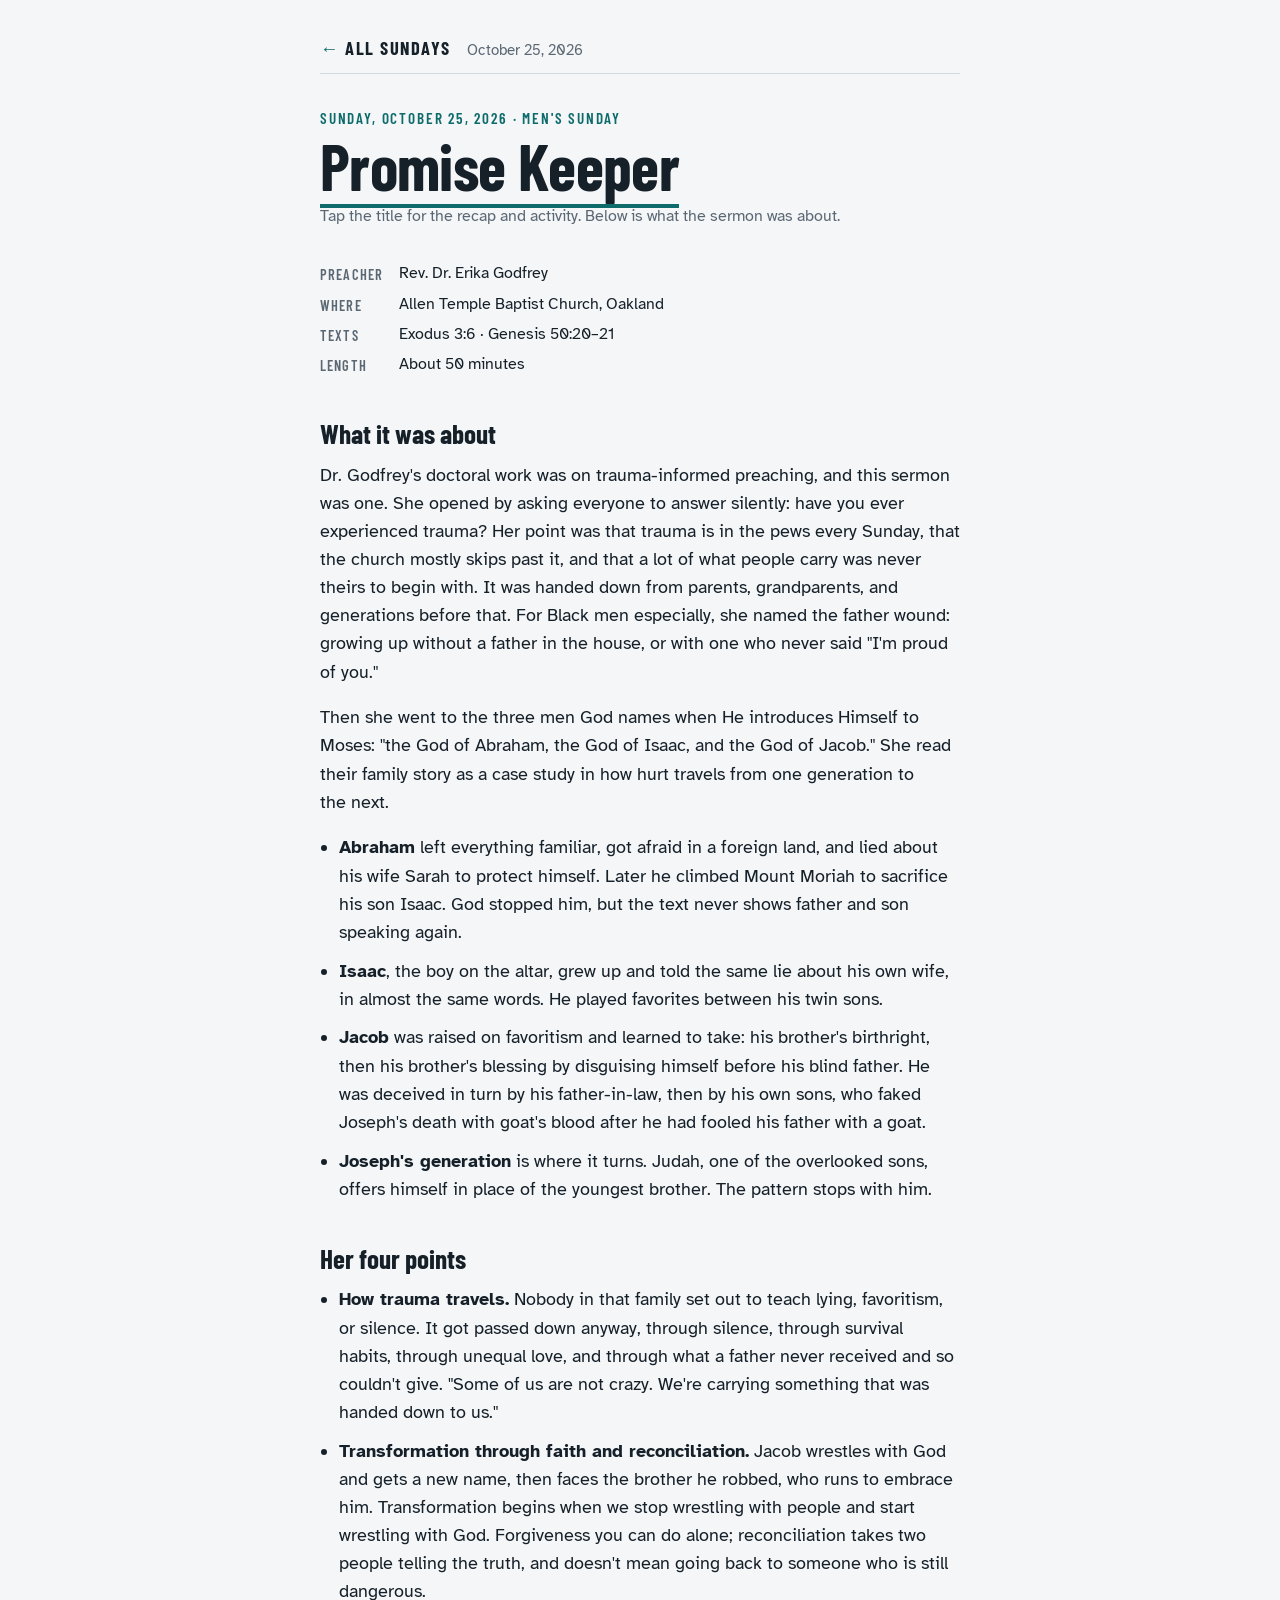
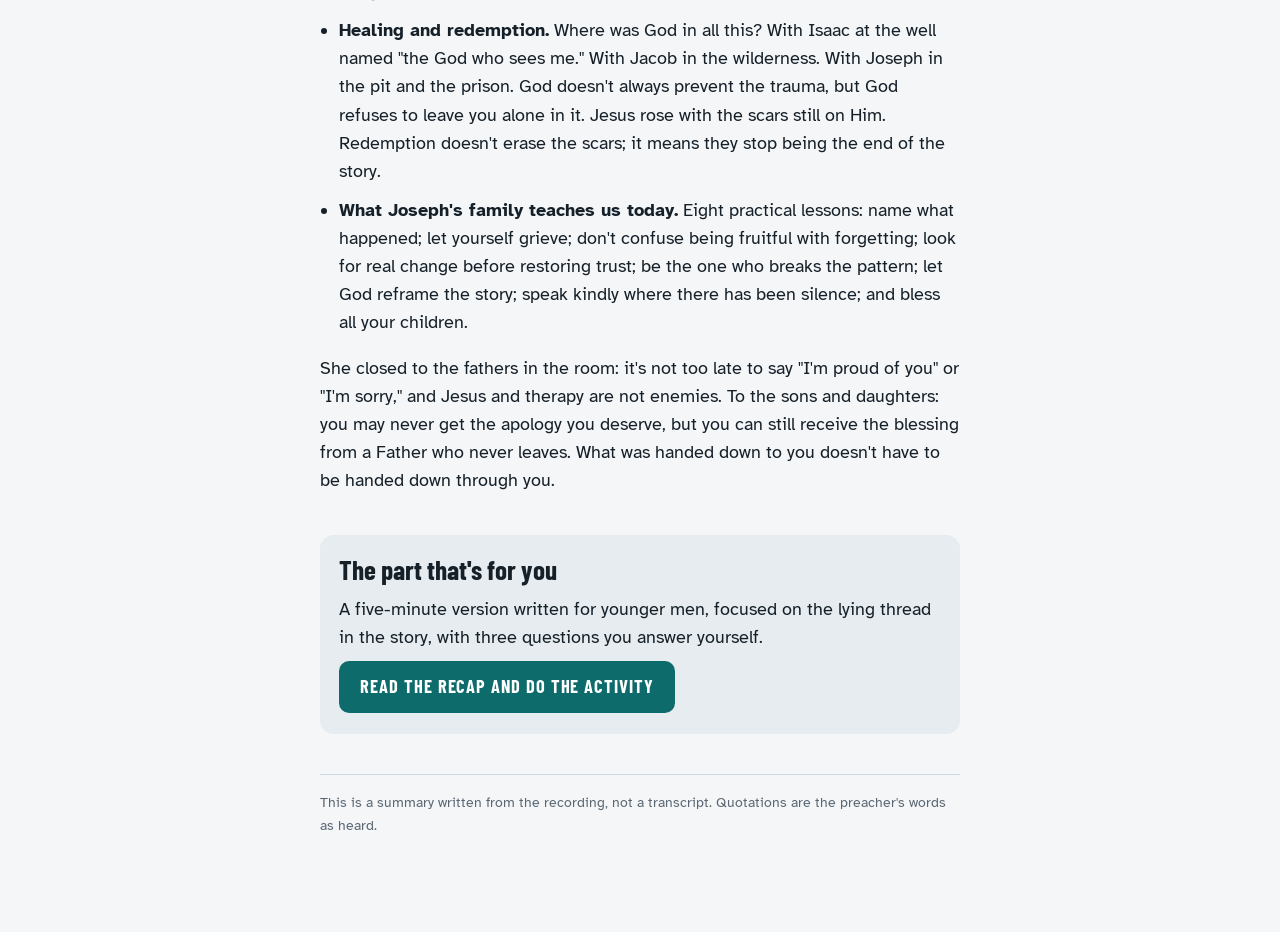
==== sermons/2026-10-25-promise-keeper/index.html @ a443deca "Sunday Recaps: sermon index, Promise Keeper summary, recap and activity Co-Authored-By: Claude Fable" ====
<!doctype html>
<html lang="en">
<head>
<meta charset="utf-8">
<meta name="viewport" content="width=device-width,initial-scale=1,viewport-fit=cover">
<title>Promise Keeper</title>
<meta name="description" content="Sermon summary: Promise Keeper, preached by Rev. Dr. Erika Godfrey on October 25, 2026. Tap the title for the recap and activity.">
<link rel="preconnect" href="https://fonts.googleapis.com">
<link rel="preconnect" href="https://fonts.gstatic.com" crossorigin>
<link rel="stylesheet" href="https://fonts.googleapis.com/css2?family=Barlow+Condensed:wght@600;700&family=Atkinson+Hyperlegible:ital,wght@0,400;0,700;1,400&display=swap">
<link rel="stylesheet" href="../../assets/site.css">
</head>
<body>
<main>
<nav class="nav"><a class="home" href="../../">All Sundays</a><span class="crumb">October 25, 2026</span></nav>

<header class="page">
  <div class="eyebrow">Sunday, October 25, 2026 · Men's Sunday</div>
  <h1><a href="recap.html" title="Open the recap and activity">Promise Keeper</a></h1>
  <p class="sub">Tap the title for the recap and activity. Below is what the sermon was about.</p>
</header>

<dl class="meta">
  <dt>Preacher</dt><dd>Rev. Dr. Erika Godfrey</dd>
  <dt>Where</dt><dd>Allen Temple Baptist Church, Oakland</dd>
  <dt>Texts</dt><dd>Exodus 3:6 · Genesis 50:20–21</dd>
  <dt>Length</dt><dd>About 50 minutes</dd>
</dl>

<h2>What it was about</h2>
<p>Dr. Godfrey's doctoral work was on trauma-informed preaching, and this sermon was one. She opened by asking everyone to answer silently: have you ever experienced trauma? Her point was that trauma is in the pews every Sunday, that the church mostly skips past it, and that a lot of what people carry was never theirs to begin with. It was handed down from parents, grandparents, and generations before that. For Black men especially, she named the father wound: growing up without a father in the house, or with one who never said "I'm proud of you."</p>
<p>Then she went to the three men God names when He introduces Himself to Moses: "the God of Abraham, the God of Isaac, and the God of Jacob." She read their family story as a case study in how hurt travels from one generation to the next.</p>
<ul class="points">
  <li><strong>Abraham</strong> left everything familiar, got afraid in a foreign land, and lied about his wife Sarah to protect himself. Later he climbed Mount Moriah to sacrifice his son Isaac. God stopped him, but the text never shows father and son speaking again.</li>
  <li><strong>Isaac</strong>, the boy on the altar, grew up and told the same lie about his own wife, in almost the same words. He played favorites between his twin sons.</li>
  <li><strong>Jacob</strong> was raised on favoritism and learned to take: his brother's birthright, then his brother's blessing by disguising himself before his blind father. He was deceived in turn by his father-in-law, then by his own sons, who faked Joseph's death with goat's blood after he had fooled his father with a goat.</li>
  <li><strong>Joseph's generation</strong> is where it turns. Judah, one of the overlooked sons, offers himself in place of the youngest brother. The pattern stops with him.</li>
</ul>

<h2>Her four points</h2>
<ul class="points">
  <li><strong>How trauma travels.</strong> Nobody in that family set out to teach lying, favoritism, or silence. It got passed down anyway, through silence, through survival habits, through unequal love, and through what a father never received and so couldn't give. "Some of us are not crazy. We're carrying something that was handed down to us."</li>
  <li><strong>Transformation through faith and reconciliation.</strong> Jacob wrestles with God and gets a new name, then faces the brother he robbed, who runs to embrace him. Transformation begins when we stop wrestling with people and start wrestling with God. Forgiveness you can do alone; reconciliation takes two people telling the truth, and doesn't mean going back to someone who is still dangerous.</li>
  <li><strong>Healing and redemption.</strong> Where was God in all this? With Isaac at the well named "the God who sees me." With Jacob in the wilderness. With Joseph in the pit and the prison. God doesn't always prevent the trauma, but God refuses to leave you alone in it. Jesus rose with the scars still on Him. Redemption doesn't erase the scars; it means they stop being the end of the story.</li>
  <li><strong>What Joseph's family teaches us today.</strong> Eight practical lessons: name what happened; let yourself grieve; don't confuse being fruitful with forgetting; look for real change before restoring trust; be the one who breaks the pattern; let God reframe the story; speak kindly where there has been silence; and bless all your children.</li>
</ul>

<p>She closed to the fathers in the room: it's not too late to say "I'm proud of you" or "I'm sorry," and Jesus and therapy are not enemies. To the sons and daughters: you may never get the apology you deserve, but you can still receive the blessing from a Father who never leaves. What was handed down to you doesn't have to be handed down through you.</p>

<section class="cta">
  <h2>The part that's for you</h2>
  <p>A five-minute version written for younger men, focused on the lying thread in the story, with three questions you answer yourself.</p>
  <a class="btn" href="recap.html">Read the recap and do the activity</a>
</section>

<p class="small">This is a summary written from the recording, not a transcript. Quotations are the preacher's words as heard.</p>
</main>
</body>
</html>
---- assets/site.css ----
/* Sunday Recaps — shared stylesheet.
   One reading column; condensed poster type for headings; a highly legible body face.
   Every color is a token so light and dark both work. */
:root{
  --bg:#f4f6f8; --fg:#162029; --muted:#5b6873; --accent:#0e6b6b; --accent-fg:#ffffff;
  --field:#e6ecef; --rule:#cfd8de; --input:#ffffff;
  --display:"Barlow Condensed","Arial Narrow",Impact,sans-serif;
  --body:"Atkinson Hyperlegible",Verdana,"Segoe UI",sans-serif;
  color-scheme:light;
}
@media (prefers-color-scheme:dark){:root:not([data-theme="light"]){
  --bg:#121a21; --fg:#e8edf1; --muted:#9fadb8; --accent:#4fc2b8; --accent-fg:#0b1418;
  --field:#1b2630; --rule:#30404c; --input:#0f161c; color-scheme:dark}}
:root[data-theme="dark"]{
  --bg:#121a21; --fg:#e8edf1; --muted:#9fadb8; --accent:#4fc2b8; --accent-fg:#0b1418;
  --field:#1b2630; --rule:#30404c; --input:#0f161c; color-scheme:dark}

*{box-sizing:border-box}
html{padding-top:env(safe-area-inset-top,0px);padding-bottom:env(safe-area-inset-bottom,0px)}
body{margin:0;background:var(--bg);color:var(--fg);font-family:var(--body);font-size:1.1rem;line-height:1.6;
  padding-block:0;padding-left:max(16px,env(safe-area-inset-left,0px));padding-right:max(16px,env(safe-area-inset-right,0px))}
img{max-width:100%}
[hidden]{display:none!important}
a{color:var(--accent)}
main{max-width:40rem;margin:0 auto;padding-block:1.5rem 5rem}

/* site nav */
.nav{display:flex;flex-wrap:wrap;align-items:baseline;gap:.4rem 1rem;padding-block:.6rem;margin-bottom:2rem;border-bottom:1px solid var(--rule)}
.nav a{font-family:var(--display);font-weight:700;font-size:1.15rem;letter-spacing:.08em;text-transform:uppercase;text-decoration:none;color:var(--fg)}
.nav a.home::before{content:"\2190\00a0";color:var(--accent)}
.nav .crumb{color:var(--muted);font-size:.95rem}

/* headings & text */
header.page{display:flex;flex-direction:column;gap:.4rem;margin-bottom:2rem}
.eyebrow{font-family:var(--display);font-weight:600;font-size:.95rem;letter-spacing:.12em;text-transform:uppercase;color:var(--accent)}
h1{font-family:var(--display);font-weight:700;font-size:clamp(2.6rem,9vw,4rem);line-height:.95;margin:0;letter-spacing:-.01em;text-wrap:balance}
h1 a{color:inherit;text-decoration:none;border-bottom:4px solid var(--accent)}
h1 a:hover,h1 a:focus-visible{color:var(--accent)}
.sub{color:var(--muted);margin:0;font-size:1rem}
h2{font-family:var(--display);font-weight:700;font-size:1.7rem;line-height:1.1;margin:2.6rem 0 .7rem;text-wrap:balance}
h2 .n{color:var(--accent);margin-right:.35em}
p{margin:0 0 1em;text-wrap:pretty}
ul.points{padding-left:1.2rem;margin:0 0 1em}
ul.points li{margin-bottom:.6em}
.big{font-family:var(--display);font-weight:700;font-size:1.6rem;line-height:1.15;color:var(--accent);margin:1.4rem 0 1.8rem;padding-left:1rem;border-left:5px solid var(--accent);text-wrap:balance}
.small{color:var(--muted);font-size:.9rem;border-top:1px solid var(--rule);padding-top:1rem;margin-top:2.5rem}

/* meta rows (sermon pages) */
dl.meta{display:grid;grid-template-columns:max-content 1fr;gap:.3rem 1rem;margin:0 0 1.5rem;font-size:1rem}
dl.meta dt{font-family:var(--display);font-weight:600;letter-spacing:.08em;text-transform:uppercase;color:var(--muted);font-size:.9rem;padding-top:.15em}
dl.meta dd{margin:0;min-width:0}

/* sermon index list */
ol.sermons{list-style:none;padding:0;margin:0;display:flex;flex-direction:column;gap:.9rem}
ol.sermons li{margin:0}
.card{display:block;text-decoration:none;color:inherit;background:var(--field);border-radius:14px;padding:1.1rem 1.2rem;border:2px solid transparent}
.card:hover,.card:focus-visible{border-color:var(--accent)}
.card .date{font-family:var(--display);font-weight:600;letter-spacing:.1em;text-transform:uppercase;color:var(--accent);font-size:.9rem}
.card .title{font-family:var(--display);font-weight:700;font-size:1.9rem;line-height:1;margin:.2rem 0 .35rem}
.card .by{color:var(--muted);font-size:.98rem;margin:0}
.card .tags{display:flex;flex-wrap:wrap;gap:.4rem;margin-top:.7rem}
.tag{font-family:var(--display);font-weight:600;font-size:.85rem;letter-spacing:.06em;text-transform:uppercase;padding:.2rem .6rem;border-radius:999px;border:1.5px solid var(--rule);color:var(--muted)}
.tag.on{border-color:var(--accent);color:var(--accent)}

/* call-to-action block */
.cta{background:var(--field);border-radius:14px;padding:1.3rem 1.2rem;margin-top:2.5rem;display:flex;flex-direction:column;gap:.6rem}
.cta h2{margin:0}
.cta p{margin:0}
.btn{display:inline-block;font-family:var(--display);font-weight:700;font-size:1.15rem;letter-spacing:.05em;text-transform:uppercase;padding:.6rem 1.2rem;border-radius:10px;border:2px solid var(--accent);background:var(--accent);color:var(--accent-fg);cursor:pointer;text-decoration:none;align-self:flex-start}
.btn.quiet{background:transparent;color:var(--fg);border-color:var(--rule)}

/* activity block */
.turn{background:var(--field);border-radius:14px;padding:1.4rem 1.2rem;margin-top:3rem;display:flex;flex-direction:column;gap:1.2rem}
.turn h2{margin:0}
.turn p{margin:0}
.who{display:flex;flex-direction:column;gap:.4rem}
.who label{font-weight:700}
.who input{width:100%;max-width:18rem;font:inherit;font-size:1.05rem;padding:.55rem .8rem;border:2px solid var(--rule);border-radius:10px;background:var(--input);color:var(--fg)}
.who small{color:var(--muted);font-size:.9rem}
.q{display:flex;flex-direction:column;gap:.5rem}
.q label{font-weight:700;line-height:1.4}
.q label b{color:var(--accent);margin-right:.3em}
textarea{width:100%;min-height:6.5rem;font:inherit;font-size:1.05rem;line-height:1.5;padding:.7rem .8rem;border:2px solid var(--rule);border-radius:10px;background:var(--input);color:var(--fg);resize:vertical}
textarea:focus,input:focus,button:focus-visible,a:focus-visible{outline:3px solid var(--accent);outline-offset:2px}
.actions{display:flex;flex-wrap:wrap;gap:.6rem;align-items:center}
.status{color:var(--muted);font-size:.95rem;min-height:1.4em}
.out{display:flex;flex-direction:column;gap:.5rem}
.out p{color:var(--muted);font-size:.95rem}
pre{margin:0;white-space:pre-wrap;word-break:break-word;font:inherit;font-size:1rem;background:var(--input);border:2px dashed var(--rule);border-radius:10px;padding:.9rem 1rem;user-select:all}

@media (prefers-reduced-motion:no-preference){.btn,.card{transition:background .15s,color .15s,border-color .15s}}
@media (max-width:480px){dl.meta{grid-template-columns:1fr;gap:.1rem}dl.meta dd{margin-bottom:.5rem}}
@media print{body{background:#fff;color:#000}.nav,.actions,.out{display:none}.turn,.card,.cta{border:1px solid #999}}
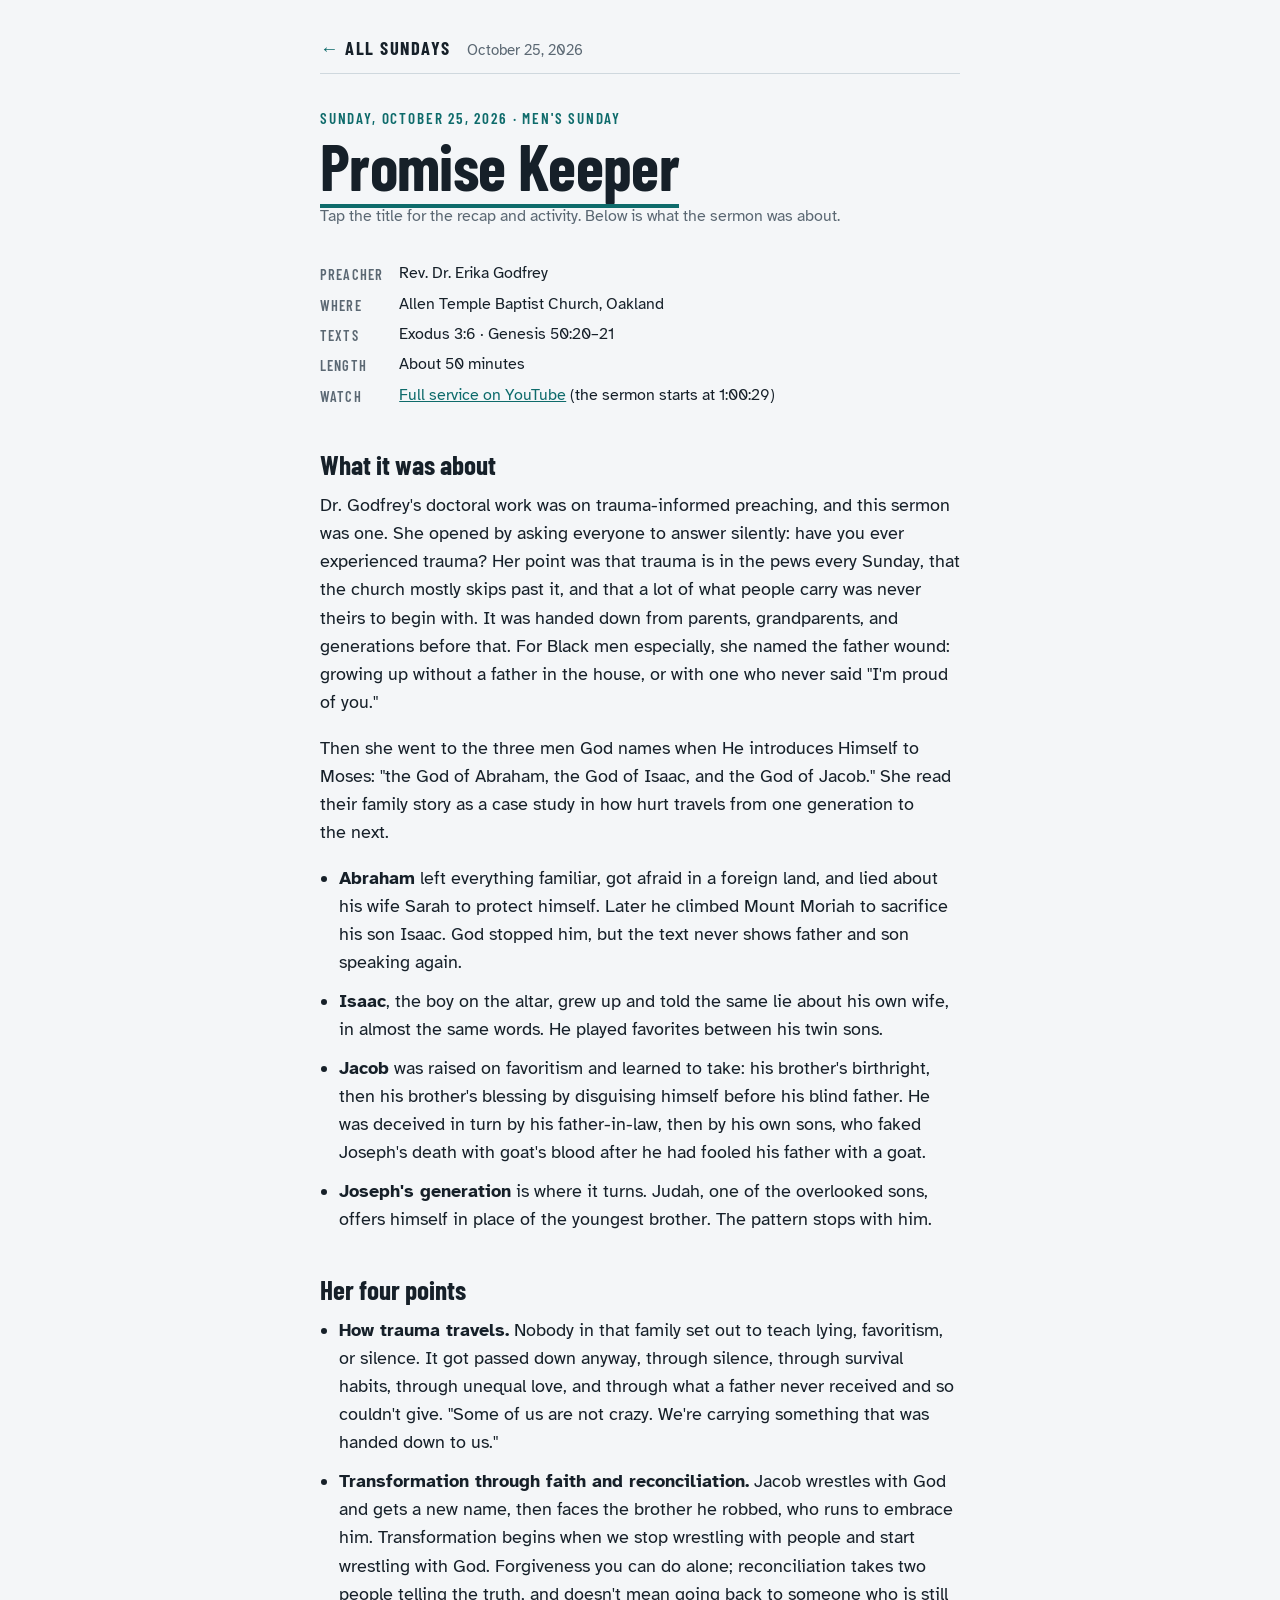
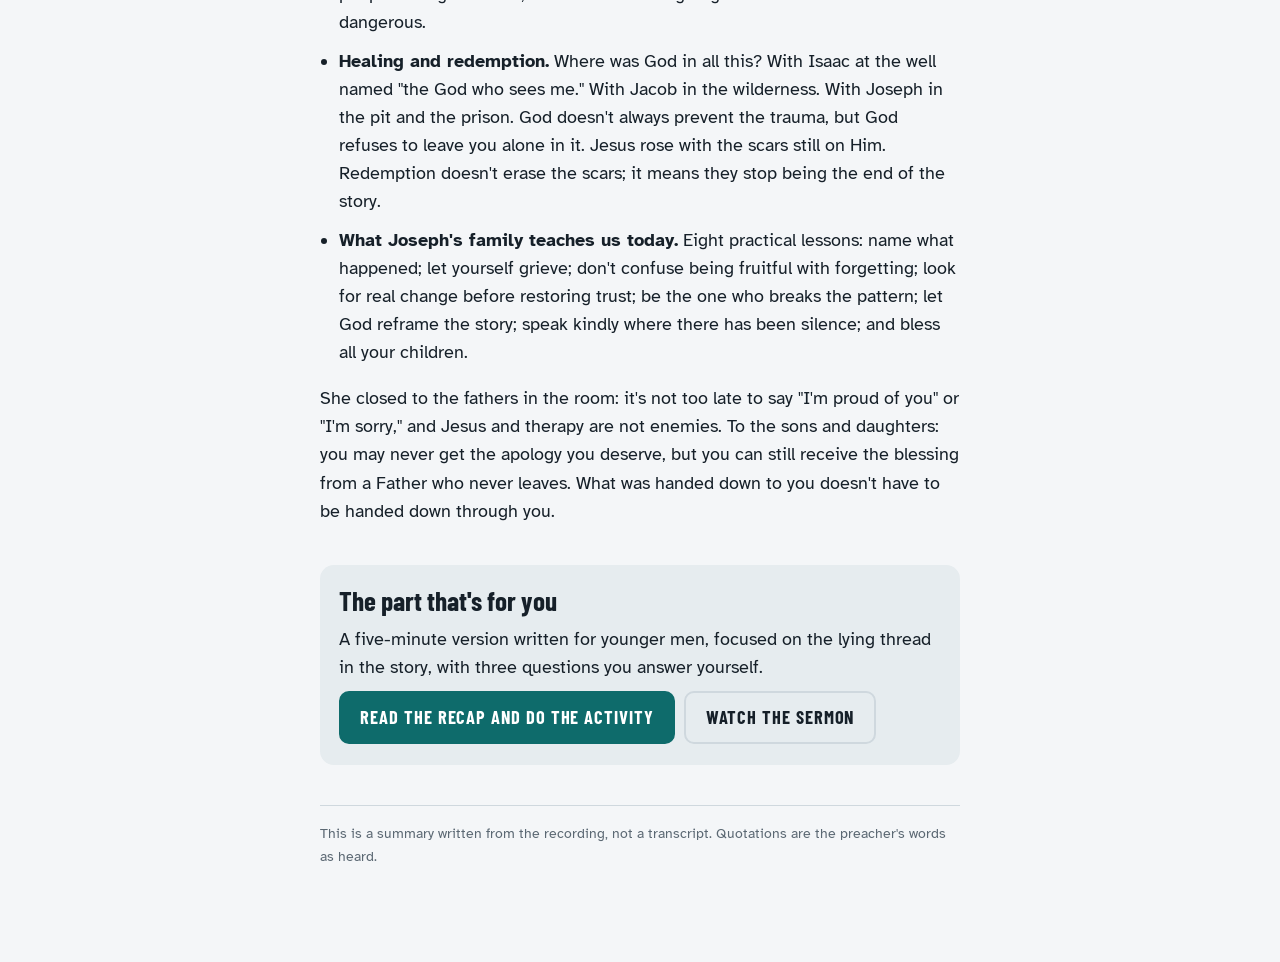
==== commit ccde189b: "Link the Promise Keeper page to the service video on YouTube Co-Authored-By: Claude Fable 5.1 <norep" ====
--- a/sermons/2026-10-25-promise-keeper/index.html
+++ b/sermons/2026-10-25-promise-keeper/index.html
@@ -25,6 +25,7 @@
   <dt>Where</dt><dd>Allen Temple Baptist Church, Oakland</dd>
   <dt>Texts</dt><dd>Exodus 3:6 · Genesis 50:20–21</dd>
   <dt>Length</dt><dd>About 50 minutes</dd>
+  <dt>Watch</dt><dd><a href="https://www.youtube.com/watch?v=ooIKJ4-UUl0&amp;t=3629s">Full service on YouTube</a> (the sermon starts at 1:00:29)</dd>
 </dl>
 
 <h2>What it was about</h2>
@@ -50,7 +51,7 @@
 <section class="cta">
   <h2>The part that's for you</h2>
   <p>A five-minute version written for younger men, focused on the lying thread in the story, with three questions you answer yourself.</p>
-  <a class="btn" href="recap.html">Read the recap and do the activity</a>
+  <div class="actions"><a class="btn" href="recap.html">Read the recap and do the activity</a><a class="btn quiet" href="https://www.youtube.com/watch?v=ooIKJ4-UUl0&amp;t=3629s">Watch the sermon</a></div>
 </section>
 
 <p class="small">This is a summary written from the recording, not a transcript. Quotations are the preacher's words as heard.</p>
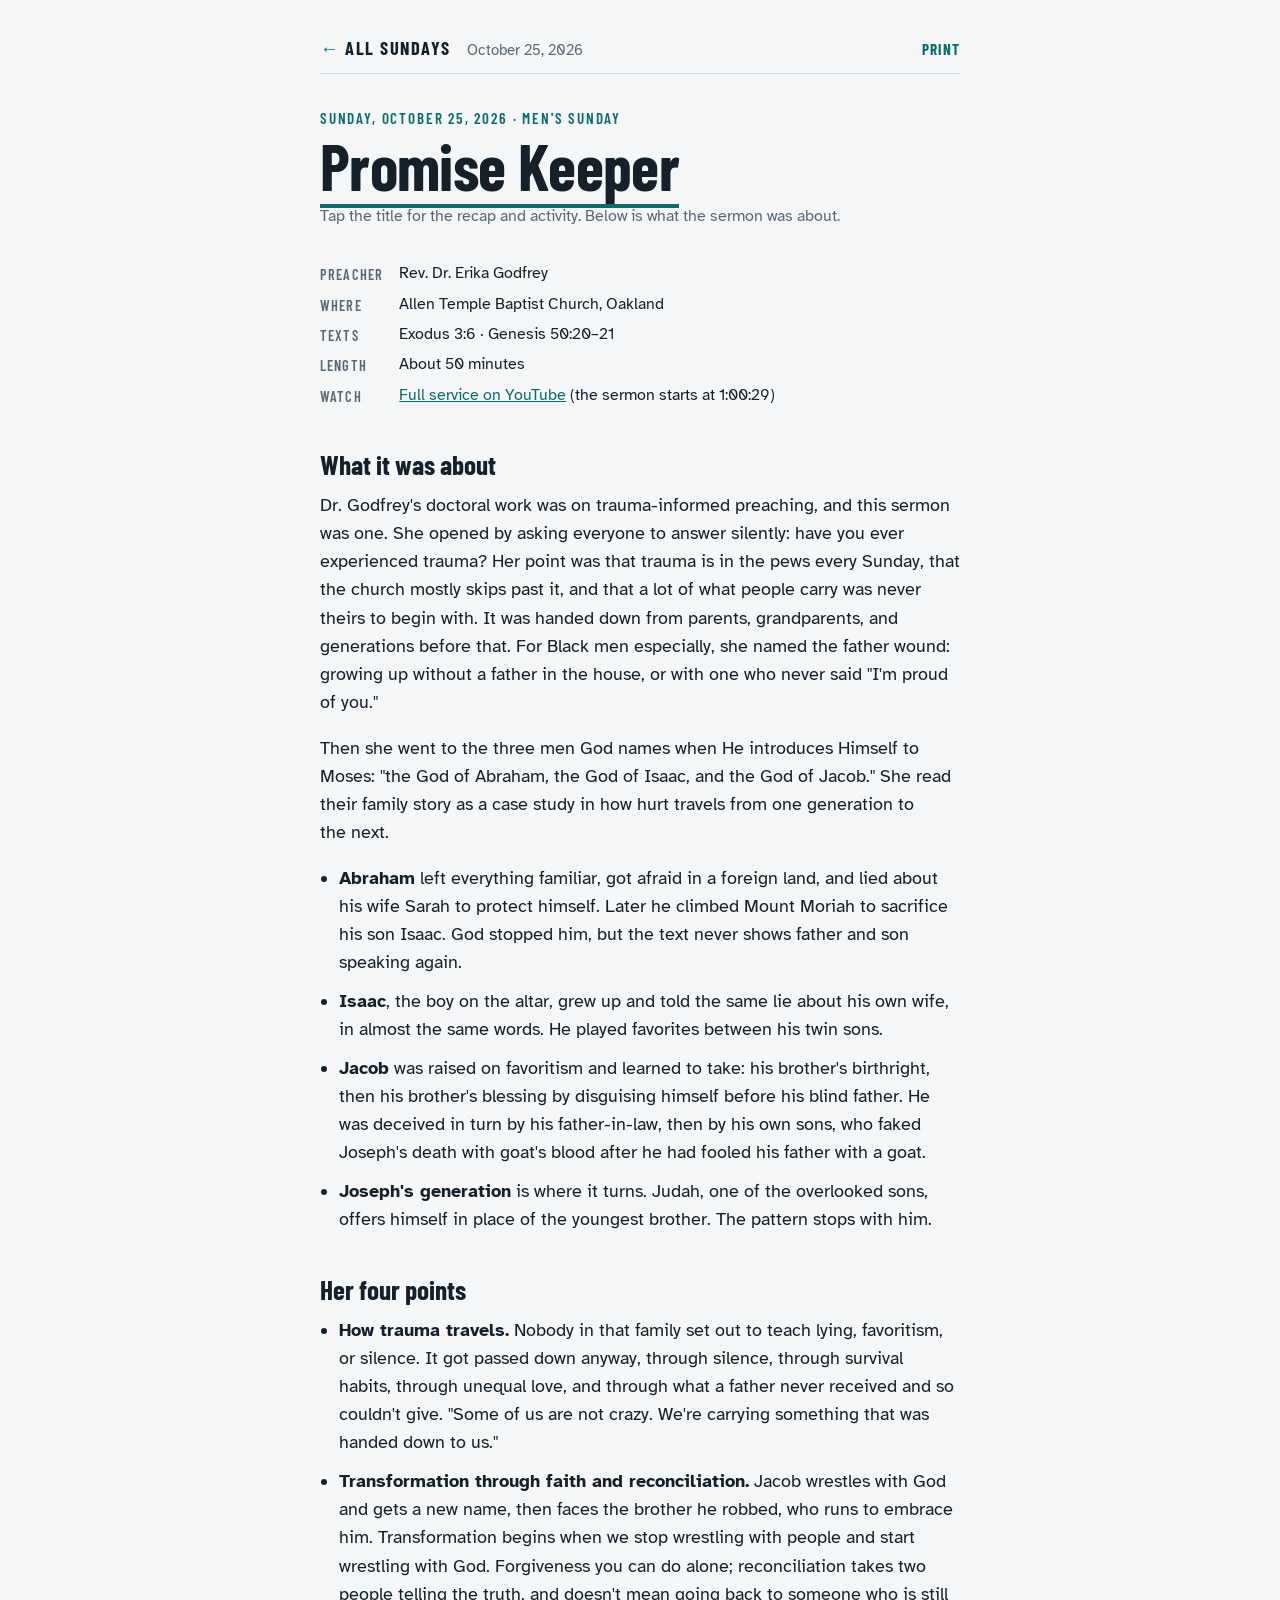
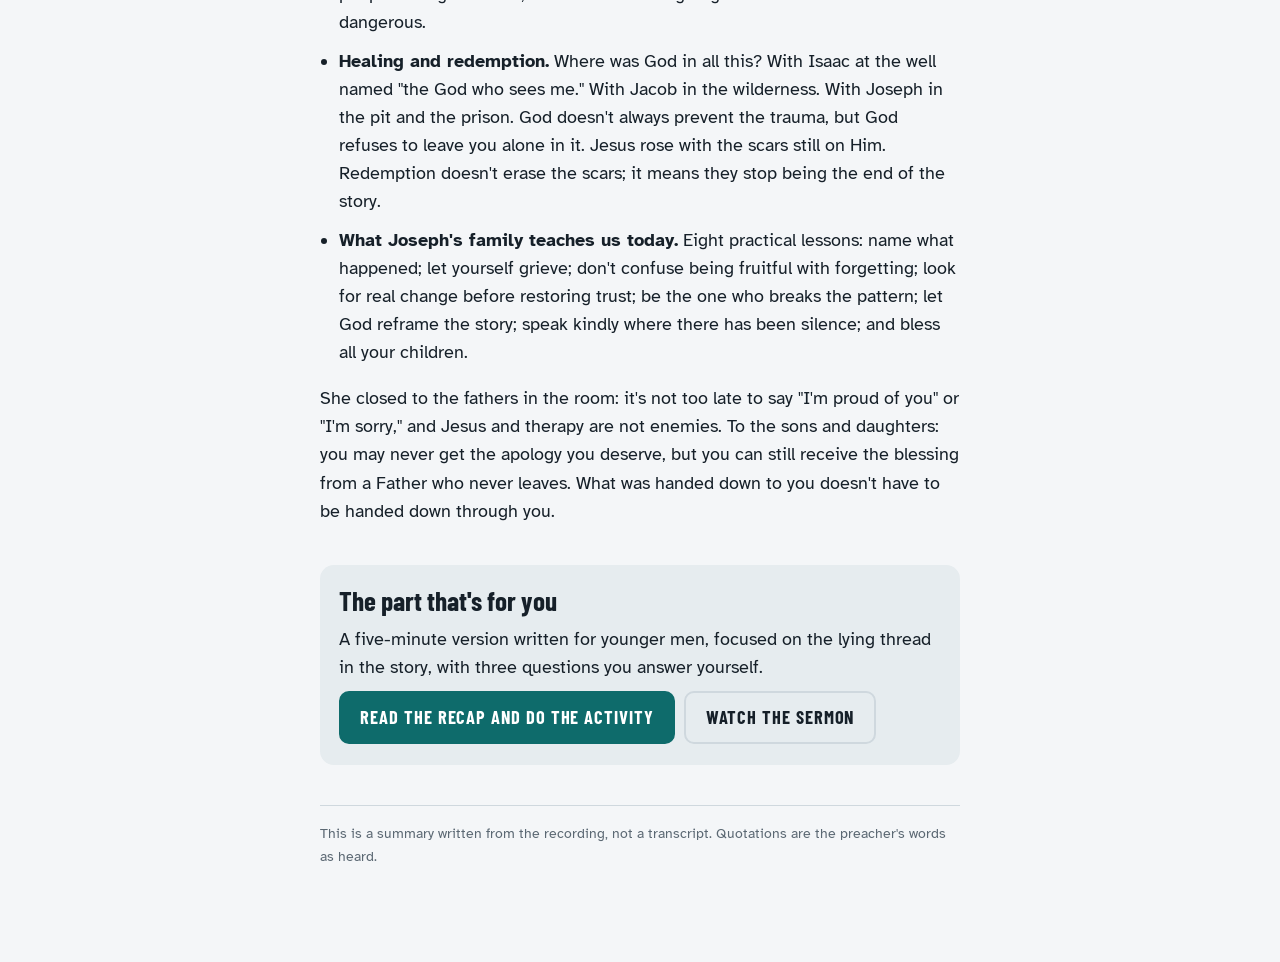
==== commit 43c718f5: "Activity: add comprehension check with feedback, print support, auto-growing answers Co-Authored-By:" ====
--- a/sermons/2026-10-25-promise-keeper/index.html
+++ b/sermons/2026-10-25-promise-keeper/index.html
@@ -12,7 +12,7 @@
 </head>
 <body>
 <main>
-<nav class="nav"><a class="home" href="../../">All Sundays</a><span class="crumb">October 25, 2026</span></nav>
+<nav class="nav"><a class="home" href="../../">All Sundays</a><span class="crumb">October 25, 2026</span><button class="print" type="button" onclick="window.print()">Print</button></nav>
 
 <header class="page">
   <div class="eyebrow">Sunday, October 25, 2026 · Men's Sunday</div>
--- a/assets/site.css
+++ b/assets/site.css
@@ -88,6 +88,40 @@
 .out p{color:var(--muted);font-size:.95rem}
 pre{margin:0;white-space:pre-wrap;word-break:break-word;font:inherit;font-size:1rem;background:var(--input);border:2px dashed var(--rule);border-radius:10px;padding:.9rem 1rem;user-select:all}
 
+/* multiple-choice check */
+.mc{border:0;padding:0;margin:0;display:flex;flex-direction:column;gap:.45rem;min-width:0}
+.mc legend{font-weight:700;line-height:1.4;padding:0;margin-bottom:.4rem}
+.mc legend b{color:var(--accent);margin-right:.3em}
+.mc label{display:flex;gap:.6rem;align-items:flex-start;padding:.5rem .7rem;border:2px solid var(--rule);border-radius:10px;background:var(--input);cursor:pointer;line-height:1.4}
+.mc label:has(input:checked){border-color:var(--accent)}
+.mc input{margin:.3em 0 0;flex:none;accent-color:var(--accent)}
+.mc .fb{font-size:.98rem;padding:.6rem .8rem;border-radius:10px;border-left:5px solid var(--rule);background:var(--input)}
+.mc.right .fb{border-left-color:var(--accent)}
+.mc.wrong .fb{border-left-color:#c0392b}
+.mc.wrong label:has(input:checked){border-color:#c0392b}
+.nav .print{margin-left:auto;font-size:.95rem;letter-spacing:.06em;color:var(--accent);background:none;border:0;padding:0;cursor:pointer;font-family:var(--display);font-weight:700;text-transform:uppercase}
+
 @media (prefers-reduced-motion:no-preference){.btn,.card{transition:background .15s,color .15s,border-color .15s}}
 @media (max-width:480px){dl.meta{grid-template-columns:1fr;gap:.1rem}dl.meta dd{margin-bottom:.5rem}}
-@media print{body{background:#fff;color:#000}.nav,.actions,.out{display:none}.turn,.card,.cta{border:1px solid #999}}
+@media print{
+  @page{margin:.7in}
+  html{padding:0}
+  body{background:#fff;color:#000;font-size:11pt;line-height:1.45;padding-left:0;padding-right:0}
+  main{max-width:none;padding-block:0}
+  a{color:#000}
+  h1{font-size:28pt}
+  h1 a{border-bottom-width:2px}
+  h2{font-size:15pt;margin-top:1.3rem;break-after:avoid}
+  .big{font-size:13pt;color:#000;border-left-color:#000;margin:.8rem 0 1rem}
+  .eyebrow,.card .date,.card .title,.tag.on,.q label b,.mc legend b,h2 .n{color:#000}
+  .nav,.actions,.out,.fb,.status,.cta .btn{display:none!important}
+  .turn,.card,.cta{background:none;border:1px solid #000;border-radius:6px;padding:.8rem .9rem;margin-top:1rem;gap:.8rem}
+  #check{break-before:page}
+  .q,.mc,.who{break-inside:avoid}
+  .mc label{border:1px solid #777;background:none;padding:.3rem .5rem}
+  .mc input{appearance:none;-webkit-appearance:none;width:.8em;height:.8em;border:1.5px solid #000;border-radius:50%;margin-top:.35em}
+  .mc input:checked{background:#000}
+  .who input{border:0;border-bottom:1px solid #000;border-radius:0;background:none;max-width:22rem}
+  textarea{border:1px solid #000;border-radius:4px;background:repeating-linear-gradient(to bottom,transparent 0,transparent calc(1.5em - 1px),#aaa calc(1.5em - 1px),#aaa 1.5em);background-origin:content-box;min-height:9em;line-height:1.5em;resize:none;overflow:visible;color:#000}
+  .small{color:#000;border-top-color:#000}
+}
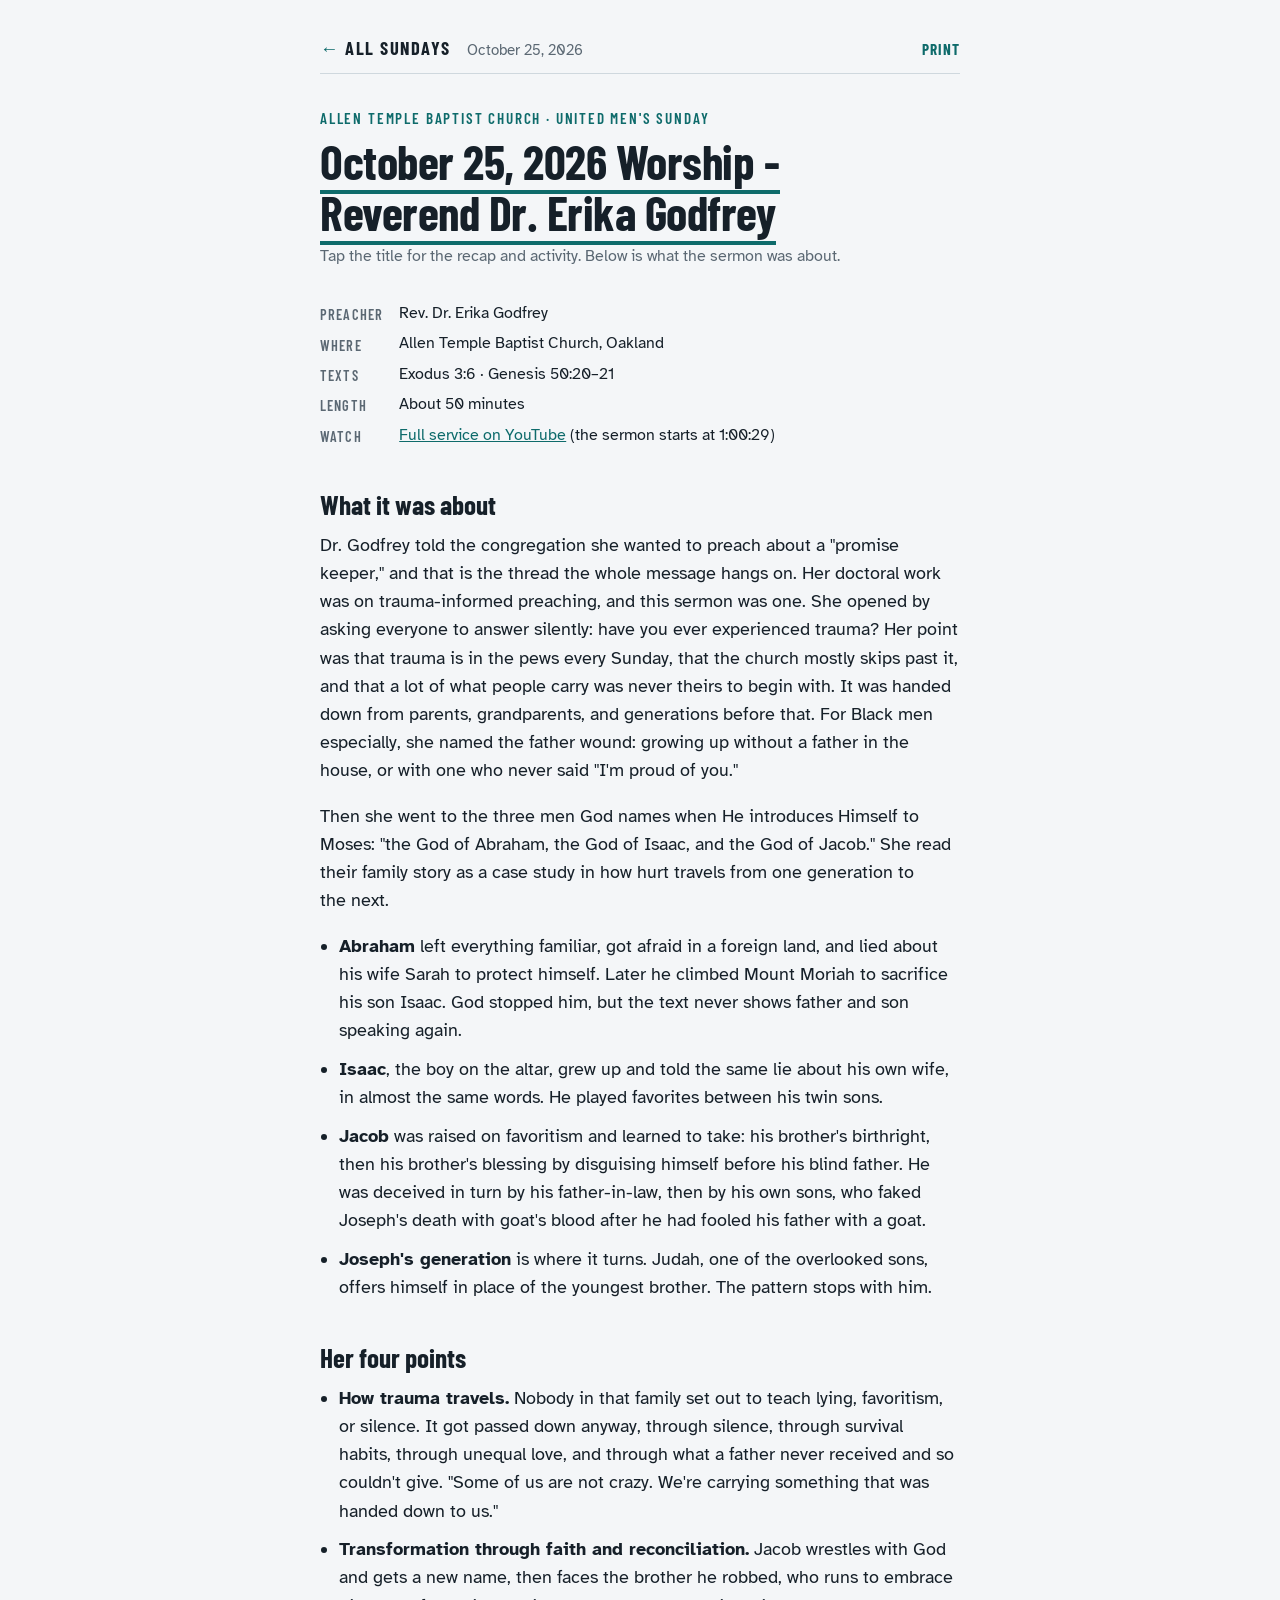
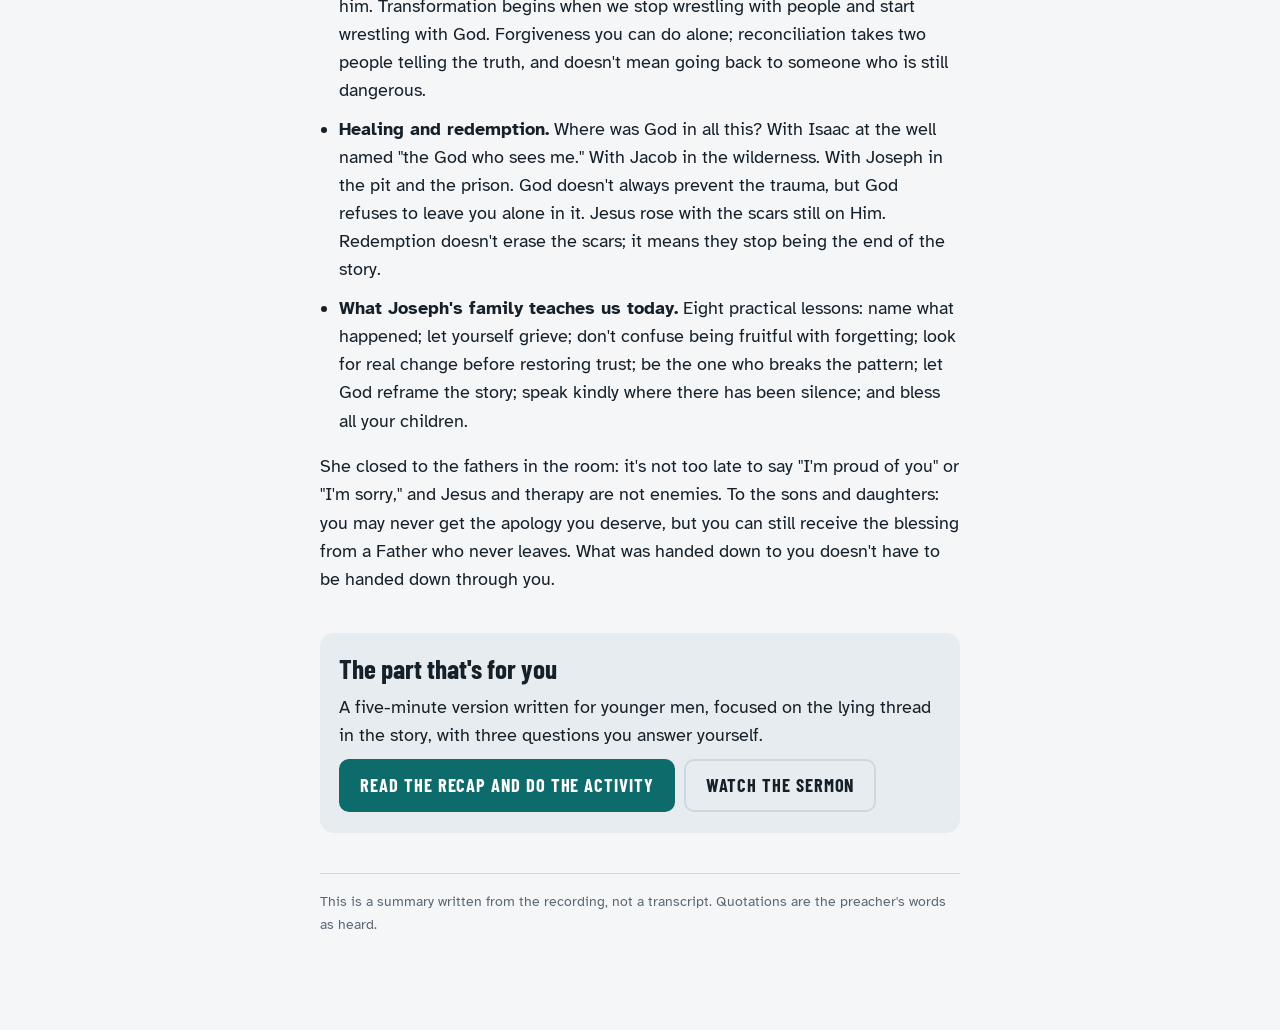
==== commit f1b03326: "Use the Allen Temple YouTube title for the Oct 25 sermon; label United Men's Sunday Co-Authored-By: " ====
--- a/sermons/2026-10-25-promise-keeper/index.html
+++ b/sermons/2026-10-25-promise-keeper/index.html
@@ -3,8 +3,8 @@
 <head>
 <meta charset="utf-8">
 <meta name="viewport" content="width=device-width,initial-scale=1,viewport-fit=cover">
-<title>Promise Keeper</title>
-<meta name="description" content="Sermon summary: Promise Keeper, preached by Rev. Dr. Erika Godfrey on October 25, 2026. Tap the title for the recap and activity.">
+<title>October 25, 2026 Worship - Reverend Dr. Erika Godfrey</title>
+<meta name="description" content="Sermon summary: October 25, 2026 Worship - Reverend Dr. Erika Godfrey, Allen Temple Baptist Church, United Men's Sunday. Tap the title for the recap and activity.">
 <link rel="preconnect" href="https://fonts.googleapis.com">
 <link rel="preconnect" href="https://fonts.gstatic.com" crossorigin>
 <link rel="stylesheet" href="https://fonts.googleapis.com/css2?family=Barlow+Condensed:wght@600;700&family=Atkinson+Hyperlegible:ital,wght@0,400;0,700;1,400&display=swap">
@@ -15,8 +15,8 @@
 <nav class="nav"><a class="home" href="../../">All Sundays</a><span class="crumb">October 25, 2026</span><button class="print" type="button" onclick="window.print()">Print</button></nav>
 
 <header class="page">
-  <div class="eyebrow">Sunday, October 25, 2026 · Men's Sunday</div>
-  <h1><a href="recap.html" title="Open the recap and activity">Promise Keeper</a></h1>
+  <div class="eyebrow">Allen Temple Baptist Church · United Men's Sunday</div>
+  <h1 class="long"><a href="recap.html" title="Open the recap and activity">October 25, 2026 Worship - Reverend Dr. Erika Godfrey</a></h1>
   <p class="sub">Tap the title for the recap and activity. Below is what the sermon was about.</p>
 </header>
 
@@ -29,7 +29,7 @@
 </dl>
 
 <h2>What it was about</h2>
-<p>Dr. Godfrey's doctoral work was on trauma-informed preaching, and this sermon was one. She opened by asking everyone to answer silently: have you ever experienced trauma? Her point was that trauma is in the pews every Sunday, that the church mostly skips past it, and that a lot of what people carry was never theirs to begin with. It was handed down from parents, grandparents, and generations before that. For Black men especially, she named the father wound: growing up without a father in the house, or with one who never said "I'm proud of you."</p>
+<p>Dr. Godfrey told the congregation she wanted to preach about a "promise keeper," and that is the thread the whole message hangs on. Her doctoral work was on trauma-informed preaching, and this sermon was one. She opened by asking everyone to answer silently: have you ever experienced trauma? Her point was that trauma is in the pews every Sunday, that the church mostly skips past it, and that a lot of what people carry was never theirs to begin with. It was handed down from parents, grandparents, and generations before that. For Black men especially, she named the father wound: growing up without a father in the house, or with one who never said "I'm proud of you."</p>
 <p>Then she went to the three men God names when He introduces Himself to Moses: "the God of Abraham, the God of Isaac, and the God of Jacob." She read their family story as a case study in how hurt travels from one generation to the next.</p>
 <ul class="points">
   <li><strong>Abraham</strong> left everything familiar, got afraid in a foreign land, and lied about his wife Sarah to protect himself. Later he climbed Mount Moriah to sacrifice his son Isaac. God stopped him, but the text never shows father and son speaking again.</li>
--- a/assets/site.css
+++ b/assets/site.css
@@ -34,6 +34,7 @@
 header.page{display:flex;flex-direction:column;gap:.4rem;margin-bottom:2rem}
 .eyebrow{font-family:var(--display);font-weight:600;font-size:.95rem;letter-spacing:.12em;text-transform:uppercase;color:var(--accent)}
 h1{font-family:var(--display);font-weight:700;font-size:clamp(2.6rem,9vw,4rem);line-height:.95;margin:0;letter-spacing:-.01em;text-wrap:balance}
+h1.long{font-size:clamp(2rem,7vw,3rem);line-height:1.05}
 h1 a{color:inherit;text-decoration:none;border-bottom:4px solid var(--accent)}
 h1 a:hover,h1 a:focus-visible{color:var(--accent)}
 .sub{color:var(--muted);margin:0;font-size:1rem}
